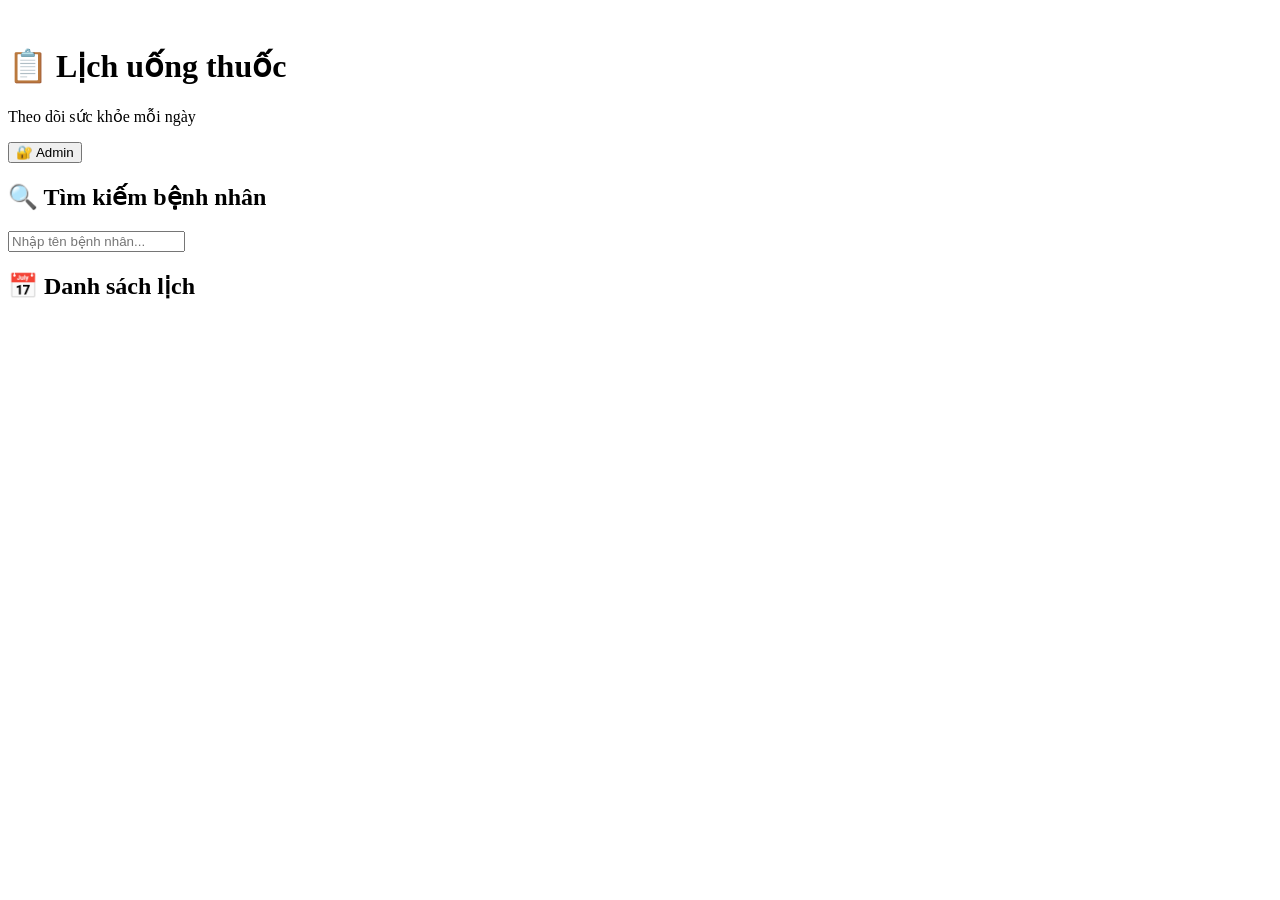
==== index.html @ b8936e77 "Add files via upload" ====
<!DOCTYPE html>
<html lang="vi">
<head>
    <meta charset="UTF-8">
    <meta name="viewport" content="width=device-width, initial-scale=1.0">
    <title>Xem lịch uống thuốc</title>
    <link rel="stylesheet" href="./css/style.css">
</head>
<body>

    <!-- Banner -->
    <div class="banner">
        <img src="https://images.unsplash.com/photo-1576091160550-2173dba999ef" alt="">

        <div class="overlay">
            <h1>📋 Lịch uống thuốc</h1>
            <p>Theo dõi sức khỏe mỗi ngày</p>

            <!-- Nút admin -->
            <a href="login.html">
                <button>🔐 Admin</button>
            </a>
        </div>
    </div>

    <div class="container">

        <!-- Filter -->
        <section>
            <h2>🔍 Tìm kiếm bệnh nhân</h2>

            <input
                id="search"
                type="text"
                placeholder="Nhập tên bệnh nhân..."
            >
        </section>

        <!-- Danh sách -->
        <section>
            <h2>📅 Danh sách lịch</h2>

            <div id="scheduleList"></div>
        </section>

    </div>

    <script src="./js/main.js"></script>

</body>
</html>
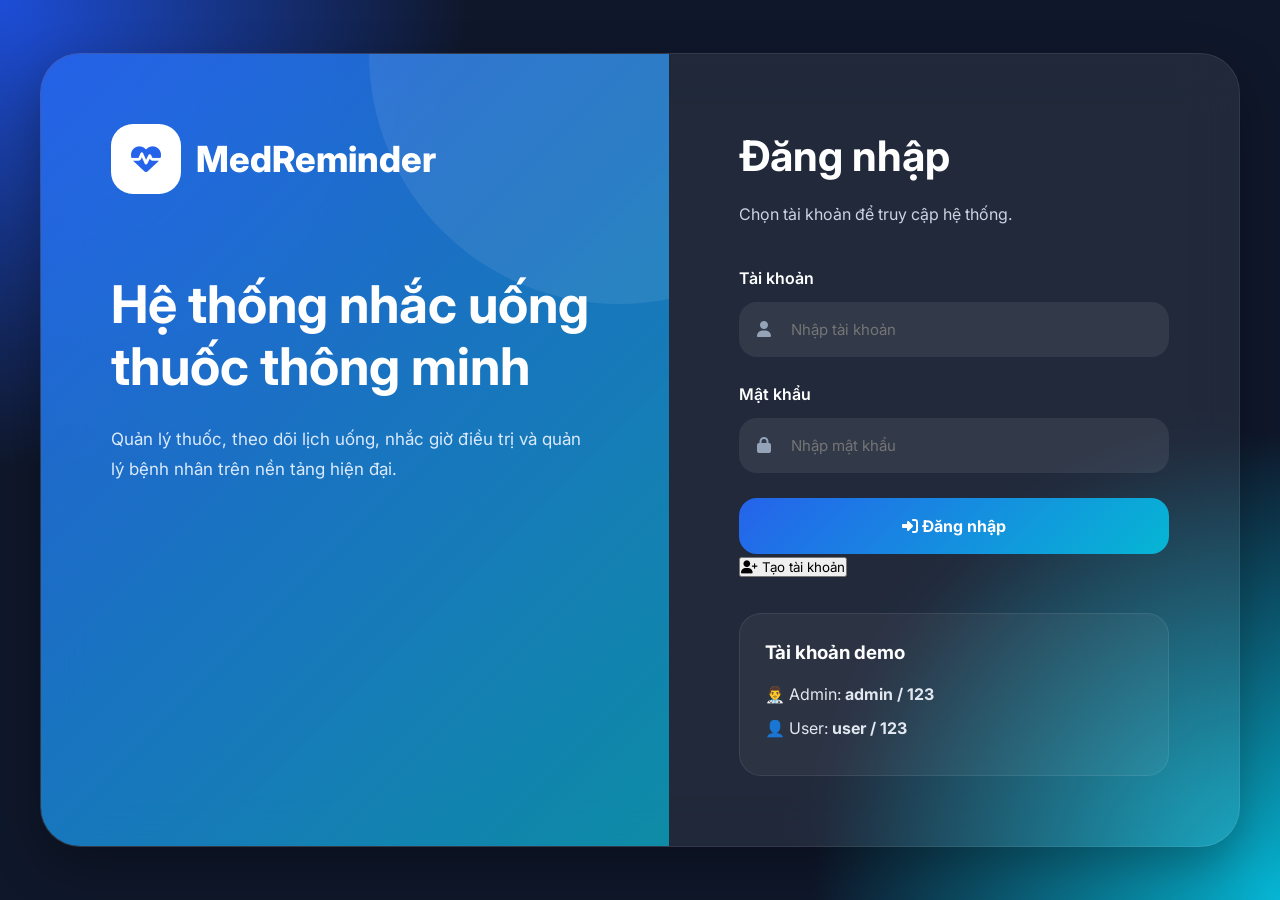
==== commit cd9012e9: "Add files via upload" ====
--- a/index.html
+++ b/index.html
@@ -1,51 +1,145 @@
 <!DOCTYPE html>
 <html lang="vi">
+
 <head>
     <meta charset="UTF-8">
     <meta name="viewport" content="width=device-width, initial-scale=1.0">
-    <title>Xem lịch uống thuốc</title>
-    <link rel="stylesheet" href="./css/style.css">
+    <title>MedReminder</title>
+
+    <link rel="stylesheet" href="css/style.css">
+    <link rel="stylesheet" href="https://cdnjs.cloudflare.com/ajax/libs/font-awesome/6.5.2/css/all.min.css">
+
+    <script src="https://code.jquery.com/jquery-3.7.1.min.js"></script>
 </head>
+
 <body>
 
-    <!-- Banner -->
-    <div class="banner">
-        <img src="https://images.unsplash.com/photo-1576091160550-2173dba999ef" alt="">
+    <div class="dashboard">
 
-        <div class="overlay">
-            <h1>📋 Lịch uống thuốc</h1>
-            <p>Theo dõi sức khỏe mỗi ngày</p>
+        <!-- SIDEBAR -->
+        <aside class="sidebar">
 
-            <!-- Nút admin -->
-            <a href="login.html">
-                <button>🔐 Admin</button>
-            </a>
-        </div>
-    </div>
+            <div class="logo">
+                <i class="fa-solid fa-heart-pulse"></i>
+                <h2>MedReminder</h2>
+            </div>
 
-    <div class="container">
+            <ul class="menu">
 
-        <!-- Filter -->
-        <section>
-            <h2>🔍 Tìm kiếm bệnh nhân</h2>
+                <li class="menu-item active" data-tab="home">
+                    <i class="fa-solid fa-house"></i>
+                    Trang chủ
+                </li>
 
-            <input
-                id="search"
-                type="text"
-                placeholder="Nhập tên bệnh nhân..."
-            >
-        </section>
+                <li class="menu-item" data-tab="history">
+                    <i class="fa-solid fa-clock-rotate-left"></i>
+                    Lịch sử uống
+                </li>
 
-        <!-- Danh sách -->
-        <section>
-            <h2>📅 Danh sách lịch</h2>
+                <li class="menu-item" data-tab="reminder">
+                    <i class="fa-solid fa-bell"></i>
+                    Nhắc thuốc
+                </li>
 
-            <div id="scheduleList"></div>
-        </section>
+            </ul>
+
+            <button class="logout-btn">
+                <i class="fa-solid fa-right-from-bracket"></i>
+                Đăng xuất
+            </button>
+
+        </aside>
+
+        <!-- MAIN -->
+        <main class="main-content">
+
+            <!-- HEADER -->
+            <div class="topbar">
+
+                <div>
+                    <h1>Xin chào 👋</h1>
+                    <p>Theo dõi lịch uống thuốc hôm nay</p>
+                </div>
+
+                <div class="profile-box">
+                    <i class="fa-solid fa-user"></i>
+                    <span>User</span>
+                </div>
+
+            </div>
+
+            <!-- STATS -->
+            <div class="stats-grid">
+
+                <div class="stat-card">
+                    <div>
+                        <h3 id="totalSchedules">0</h3>
+                        <p>Tổng lịch uống</p>
+                    </div>
+                    <i class="fa-solid fa-capsules"></i>
+                </div>
+
+                <div class="stat-card">
+                    <div>
+                        <h3><span id="todayStatus">Hôm nay</span></h3>
+                        <p>Trạng thái điều trị</p>
+                    </div>
+                    <i class="fa-solid fa-heart-circle-check"></i>
+                </div>
+
+            </div>
+
+            <!-- TAB HOME -->
+            <div class="table-box tab-content active-tab" id="home">
+
+                <h2>
+                    <i class="fa-solid fa-pills"></i>
+                    Lịch uống thuốc hôm nay
+                </h2>
+
+                <div id="scheduleList"></div>
+
+            </div>
+
+            <!-- TAB HISTORY -->
+            <div class="table-box tab-content" id="history">
+
+                <h2>
+                    <i class="fa-solid fa-clock-rotate-left"></i>
+                    Lịch sử đã uống
+                </h2>
+
+                <div id="historyList"></div>
+
+            </div>
+
+        </main>
 
     </div>
 
-    <script src="./js/main.js"></script>
+    <!-- API -->
+    <script src="js/api.js"></script>
+    <script src="js/main.js"></script>
+
+    <!-- TAB SWITCH (JQUERY) -->
+    <script>
+        $(document).ready(function () {
+
+            $(".menu-item").click(function () {
+
+                let tab = $(this).data("tab");
+
+                $(".menu-item").removeClass("active");
+                $(this).addClass("active");
+
+                $(".tab-content").removeClass("active-tab");
+                $("#" + tab).addClass("active-tab");
+
+            });
+
+        });
+    </script>
 
 </body>
+
 </html>
--- a/css/style.css
+++ b/css/style.css
@@ -0,0 +1,343 @@
+@import url('https://fonts.googleapis.com/css2?family=Inter:wght@300;400;500;600;700;800;900&display=swap');
+
+:root {
+    --bg: #0f172a;
+    --primary: #2563eb;
+    --accent: #06b6d4;
+    --glass: rgba(255, 255, 255, 0.06);
+    --glass2: rgba(255, 255, 255, 0.04);
+    --border: rgba(255, 255, 255, 0.08);
+    --text: #ffffff;
+    --muted: #94a3b8;
+    --shadow: 0 15px 40px rgba(0, 0, 0, 0.35);
+    --shadow-soft: 0 8px 20px rgba(0, 0, 0, 0.2);
+}
+
+* {
+    margin: 0;
+    padding: 0;
+    box-sizing: border-box;
+    font-family: 'Inter', sans-serif;
+}
+
+body {
+    background: radial-gradient(circle at top left, #1d4ed8 0%, transparent 30%), radial-gradient(circle at bottom right, #06b6d4 0%, transparent 30%), var(--bg);
+    min-height: 100vh;
+    color: var(--text);
+    overflow-x: hidden;
+    line-height: 1.5;
+}
+
+/* LAYOUT */
+.dashboard,
+.container {
+    display: flex;
+    min-height: 100vh;
+}
+
+/* SIDEBAR */
+.sidebar {
+    width: 280px;
+    background: var(--glass);
+    backdrop-filter: blur(30px);
+    border-right: 1px solid var(--border);
+    padding: 28px;
+    display: flex;
+    flex-direction: column;
+    justify-content: space-between;
+    position: sticky;
+    top: 0;
+}
+
+.logo {
+    display: flex;
+    align-items: center;
+    gap: 14px;
+    margin-bottom: 35px;
+}
+
+.logo i,
+.logo-icon {
+    width: 58px;
+    height: 58px;
+    border-radius: 18px;
+    background: linear-gradient(135deg, var(--primary), var(--accent));
+    display: flex;
+    justify-content: center;
+    align-items: center;
+    font-size: 22px;
+    box-shadow: 0 12px 30px rgba(37, 99, 235, 0.35);
+    transition: 0.3s ease;
+}
+
+.logo h2 {
+    font-size: 26px;
+    font-weight: 800;
+}
+
+.menu {
+    list-style: none;
+    margin-top: 10px;
+}
+
+.menu li {
+    padding: 14px 16px;
+    margin-bottom: 10px;
+    border-radius: 14px;
+    display: flex;
+    align-items: center;
+    gap: 12px;
+    cursor: pointer;
+    color: var(--muted);
+    transition: all 0.25s ease;
+    position: relative;
+}
+
+.menu li:hover,
+.menu .active {
+    color: white;
+    transform: translateX(6px);
+    background: rgba(37, 99, 235, 0.18);
+}
+
+.logout-btn {
+    border: none;
+    background: linear-gradient(135deg, #ef4444, #dc2626);
+    color: white;
+    padding: 15px;
+    border-radius: 14px;
+    font-weight: 600;
+    cursor: pointer;
+    transition: 0.25s ease;
+}
+
+.logout-btn:hover {
+    transform: translateY(-3px);
+}
+
+/* MAIN */
+.main-content,
+.content {
+    flex: 1;
+    padding: 32px;
+}
+
+/* TOPBAR */
+.topbar {
+    display: flex;
+    justify-content: space-between;
+    align-items: center;
+    margin-bottom: 28px;
+}
+
+.welcome h1 {
+    font-size: 36px;
+    font-weight: 900;
+}
+
+.welcome p {
+    color: var(--muted);
+}
+
+.profile,
+.profile-box {
+    display: flex;
+    align-items: center;
+    gap: 12px;
+    padding: 10px 14px;
+    border-radius: 16px;
+    background: var(--glass);
+    border: 1px solid var(--border);
+}
+
+/* HERO */
+.hero {
+    background: linear-gradient(135deg, rgba(37, 99, 235, 0.95), rgba(6, 182, 212, 0.75));
+    border-radius: 28px;
+    padding: 38px;
+    margin-bottom: 28px;
+    position: relative;
+    overflow: hidden;
+    box-shadow: var(--shadow);
+}
+
+.hero h2 {
+    font-size: 34px;
+    font-weight: 800;
+}
+
+.hero p {
+    width: 55%;
+    color: #e2e8f0;
+}
+
+/* GRID */
+.dashboard-grid {
+    display: grid;
+    grid-template-columns: 1fr 1fr;
+    gap: 22px;
+}
+
+/* BOX */
+.form-box,
+.table-box {
+    background: var(--glass);
+    border: 1px solid var(--border);
+    border-radius: 22px;
+    padding: 22px;
+    backdrop-filter: blur(30px);
+    box-shadow: var(--shadow-soft);
+}
+
+/* INPUT */
+.input-group {
+    margin-bottom: 16px;
+}
+
+.input-group label {
+    display: block;
+    margin-bottom: 6px;
+    font-weight: 600;
+}
+
+.input-group input,
+.input-group select {
+    width: 100%;
+    padding: 13px 14px;
+    border-radius: 12px;
+    border: 1px solid transparent;
+    background: var(--glass2);
+    color: white;
+    outline: none;
+}
+
+/* BUTTON */
+.take-btn,
+.edit-btn,
+.delete-btn,
+.submit-btn {
+    border: none;
+    padding: 11px 14px;
+    border-radius: 12px;
+    font-weight: 600;
+    cursor: pointer;
+    color: white;
+}
+
+.take-btn,
+.edit-btn,
+.submit-btn {
+    background: linear-gradient(135deg, var(--primary), var(--accent));
+}
+
+.delete-btn {
+    background: linear-gradient(135deg, #ef4444, #dc2626);
+}
+
+/* STAT CARD FIX (QUAN TRỌNG) */
+.stats-grid {
+    display: grid;
+    grid-template-columns: repeat(2, 1fr);
+    gap: 15px;
+    margin-bottom: 20px;
+}
+
+.stat-card {
+    background: linear-gradient(135deg, rgba(255, 255, 255, 0.08), rgba(255, 255, 255, 0.04));
+    border: 1px solid var(--border);
+    border-radius: 22px;
+    padding: 20px;
+    display: flex;
+    justify-content: space-between;
+    align-items: center;
+    box-shadow: 0 10px 25px rgba(0, 0, 0, 0.25);
+    transition: 0.25s ease;
+    position: relative;
+    overflow: hidden;
+}
+
+.stat-card:hover {
+    transform: translateY(-5px);
+}
+
+.stat-card i {
+    font-size: 36px;
+    color: var(--accent);
+}
+
+/* SCHEDULE */
+#scheduleList,
+#historyList {
+    display: flex;
+    flex-direction: column;
+    gap: 14px;
+}
+
+.schedule-card {
+    background: var(--glass);
+    border: 1px solid var(--border);
+    border-radius: 18px;
+    padding: 18px;
+    display: flex;
+    justify-content: space-between;
+    align-items: center;
+    transition: 0.25s ease;
+}
+
+.schedule-card:hover {
+    transform: translateY(-4px);
+    border-color: rgba(6, 182, 212, 0.3);
+}
+
+/* STATUS */
+.status {
+    padding: 5px 10px;
+    border-radius: 999px;
+    font-size: 11px;
+    font-weight: 600;
+}
+
+.pending {
+    background: rgba(251, 191, 36, 0.15);
+    color: #facc15;
+}
+
+.done {
+    background: rgba(34, 197, 94, 0.15);
+    color: #4ade80;
+}
+
+/* RESPONSIVE */
+@media (max-width:1100px) {
+    .sidebar {
+        display: none;
+    }
+
+    .dashboard-grid {
+        grid-template-columns: 1fr;
+    }
+
+    .stats-grid {
+        grid-template-columns: 1fr;
+    }
+}
+
+@media (max-width:700px) {
+    .topbar {
+        flex-direction: column;
+        align-items: flex-start;
+        gap: 10px;
+    }
+
+    .hero p {
+        width: 100%;
+    }
+}
+
+.tab-content {
+    display: none;
+}
+
+.tab-content.active-tab {
+    display: block;
+}
